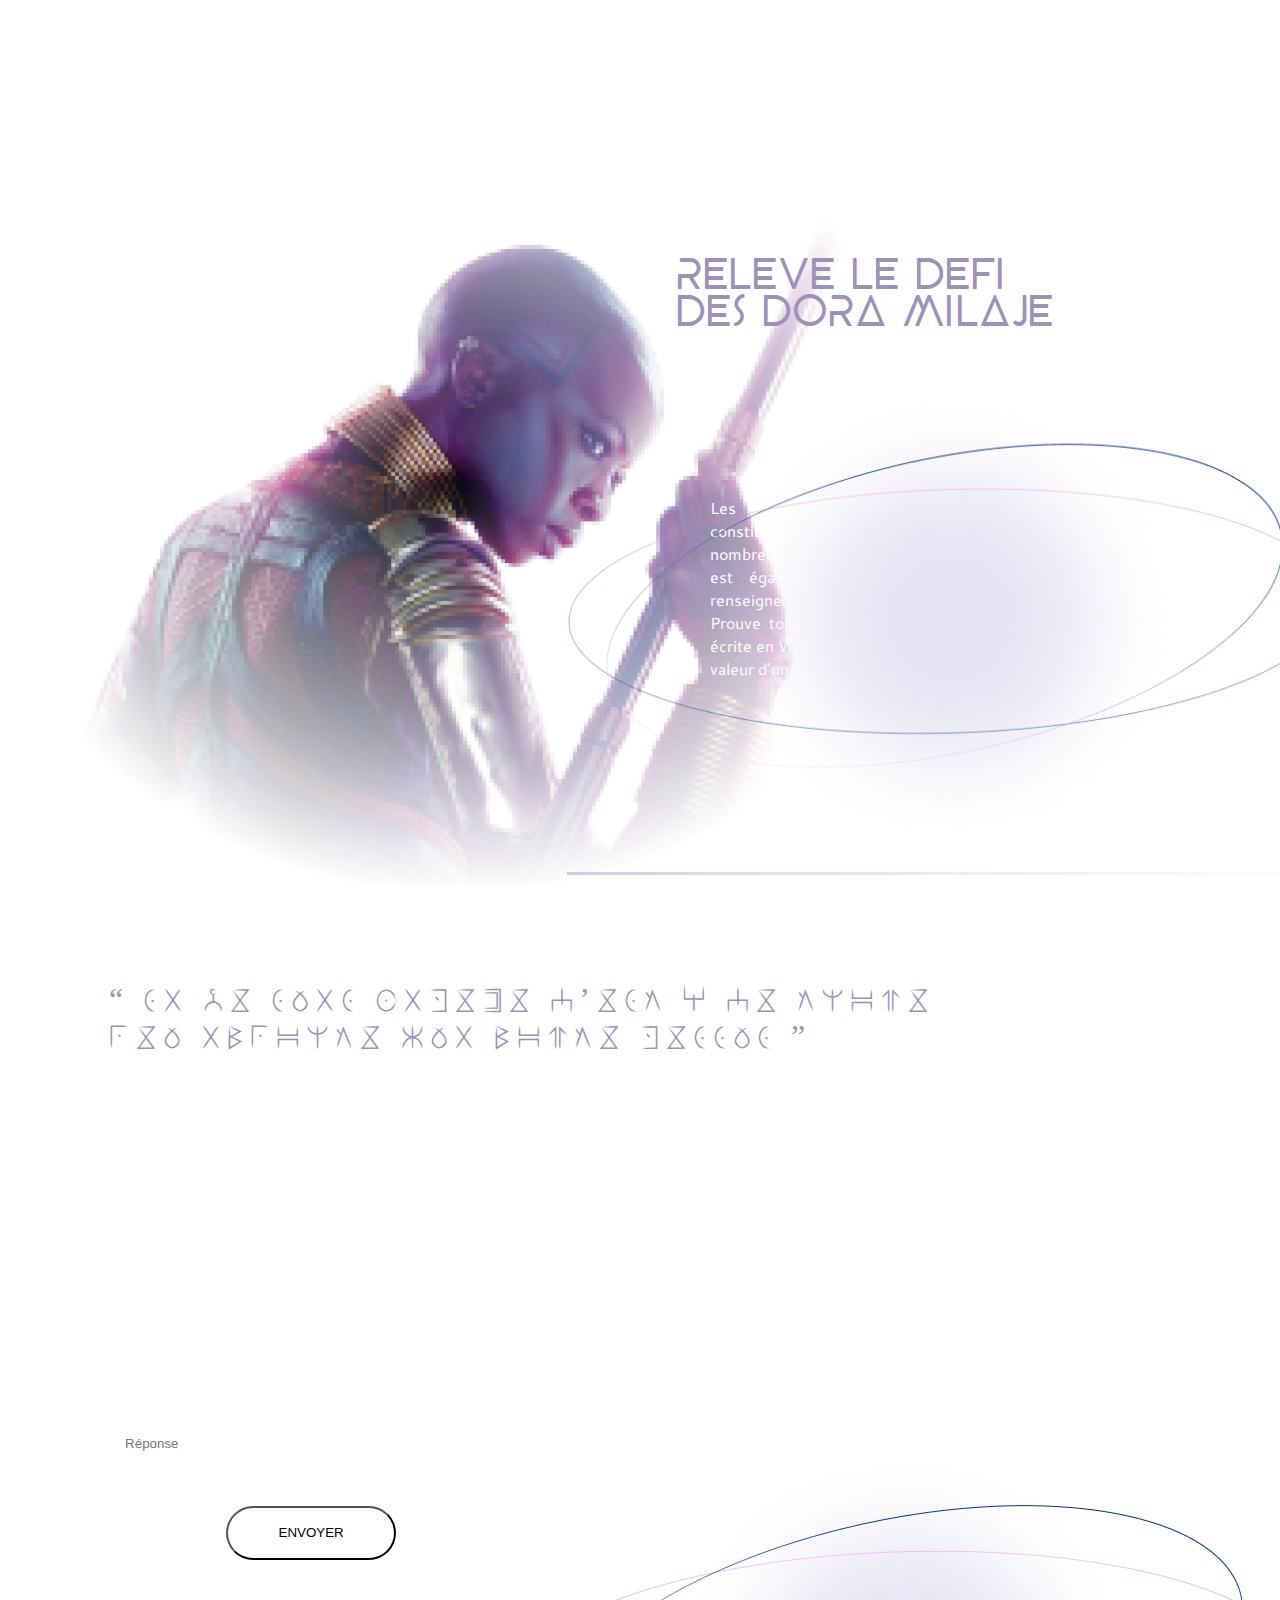
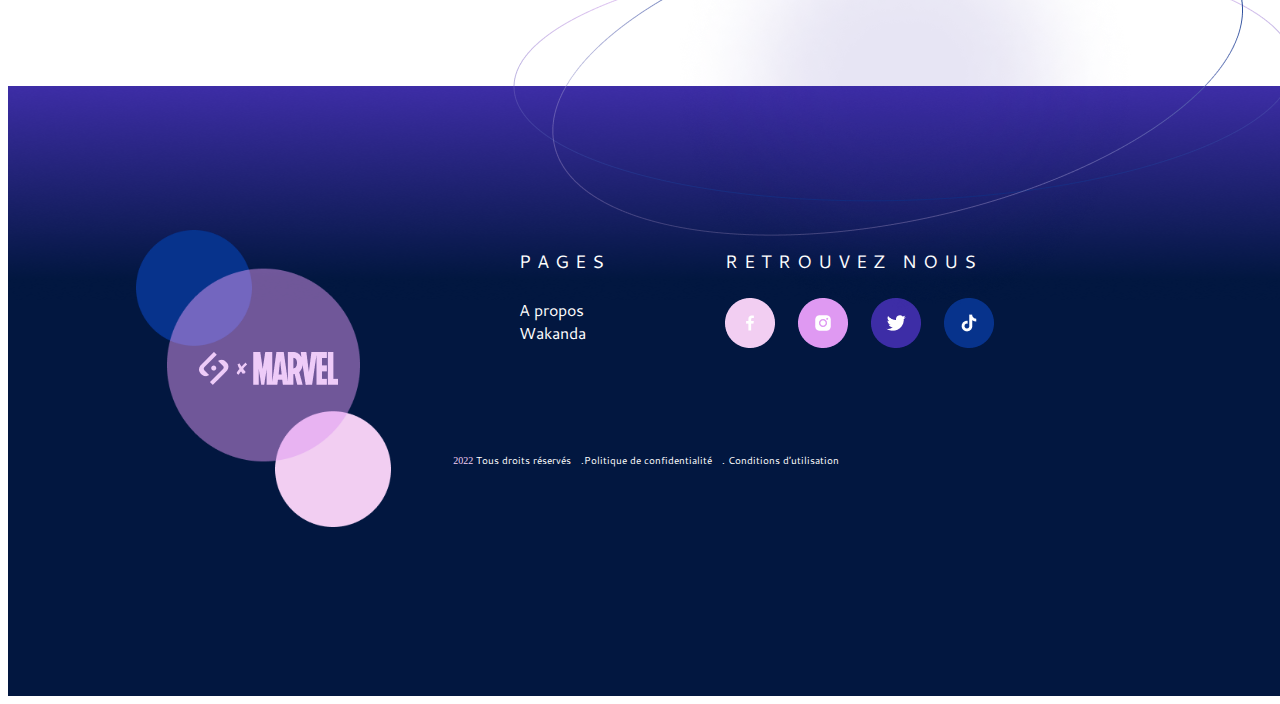
==== enigme.html @ 7464a092 "first commit" ====
<!DOCTYPE html>
<html lang="en">
<head>
    <meta charset="UTF-8">
    <meta http-equiv="X-UA-Compatible" content="IE=edge">
    <meta name="viewport" content="width=device-width, initial-scale=1.0">
    <title>evaluation</title>
    <link rel="stylesheet" href="stylenigme/enigme.css">
</head>
<body>
    <header>
        <nav>
            <div class="barre">
                <div class="barre1">
                    <img src="images\Illustrations + Logo\All pages\icon_SAYNA.png" alt="">
                    <img src="images\Illustrations + Logo\All pages\icon_x.png" alt="">
                    <img src="images\Illustrations + Logo\All pages\icon_MARVEL.png" alt="">
                </div>
                <div class="barre2">
                    <a href="/index.html">ACCUEIL</a>
                    <a href="/wakanda.html">WAKANDA</a>
                    <a href="/enigme.html">ENIGME</a>
                </div>
            </div>
        </nav>  
    </header>
    <main>
        <section>
            <div class="dora">
                <div class="défi">
                    <div class="titreh1">
                        <h1>RELEVE LE DEFI <br> DES DORA MILAJE </h1>
                    </div>    
                    <div class="para1">
                        <p>Les Dora Milaje sont de farouches guerrières d’élite. Elles constituent la garde
                           rapprochée du Roi en personne et ont de nombreuses occasions de lui sauver la
                           vie. Leur Générale, Okoyé est également la dirigeante des forces armées et des
                           renseignements wakandais. <br>
                    
                           Prouve ton talent d’espion et déchiffre cette réplique d’Okoyé écrite en Wakandais,
                          et apprend par la même occasion la première valeur d’une Dora Milaje !</p>
                    </div>
                </div>
                <div class="image1">
                    <div class="img2"><img src="images\Illustrations + Logo\Enigme\Pantherenigme2.png" alt=""> </div>
                    <img src="images\Illustrations + Logo\Enigme\Pantherenigme3.png" alt="">
                </div>
            </div>
        </section>
        <section>
            <div class="fidele">
                <p>“ SI JE SUIS  FIDELE C’EST A CE TRONE <br> 
                    PEU IMPORTE QUI MONTE DESSUS ”</p>
            </div>
            <div class="dechiffrer">
                <p>Voici la transicription de l’alphabet :</p>
                <p>
                    A=<span>A</span> ; B=<span>B</span> ; C=<span>C</span> ; D=<span>D</span> ; E=<span>E</span> ; F=<span>F</span> ; G=<span>G</span> ; H=<span>H</span> ; I=<span>I</span> ; J=<span>J</span> ; <br>
                    k=<span>k</span> ; l=<span>l</span> ; M=<span>M</span> ; N=<span>N</span> ; O=<span>O</span> ; P=<span>P</span> ; Q=<span>Q</span> ; R=<span>R</span> ; S=<span>S</span> ; T=<span>T</span> ; <br>
                U=<span>U</span> ; W=<span>W</span> ; X=<span>X</span> ; Y=<span>Y</span> ; Z=<span>Z</span>
                </p>
            </div>
        </section>
        <section>
            <div class="lettre">
                <div class="source">
                    <p> 
                        Le savais tu ?  <br>
                        Plusieurs sources s’entendent pour dire que la lettre la plus utilisée en français est <br>
                        la lettre E. En pourcentage de fréquence, la lettre est utilisée à 14% dans une <br>
                        phrase. Et si tu regardais quel symbole revient le plus souvent ?
                    </p>
                </div>
                <div class="img3">
                    <img src="images\Illustrations + Logo\Enigme\Pantherenigme2.png" alt="">
                </div>
            </div>
        </section>
        <section>
            <form>
                <div class="form11">
                    <p>Alors, as tu la réponse ?</p>
                    <div class="input1">
                        <input type="text" placeholder="Réponse"> 
                    </div>
                    <div class="input2">
                        <button>ENVOYER</button>
                    </div>    
                </div>
            </form>
        </section>
    </main>
    <footer>
        <section class="pieds">
            <div class="propos">
                <div class="page">
                    <h4>PAGES</h4>
                        <a href="">A propos</a> <br> 
                        <a href="">Wakanda</a>
                </div>
                <div class="rs">
                    <h4>RETROUVEZ NOUS</h4>
                    <div class="reseau">
                        <div class="rs1"><a href="http://www.marvel-cineverse.fr/pages/mcu/encyclopedie/personnages/black-panther.html"><img src="images\Illustrations + Logo\All pages\footer3.png" alt=""></a></div>
                        <div class="rs1"><a href="http://www.marvel-cineverse.fr/pages/mcu/encyclopedie/personnages/black-panther.html"><img src="images\Illustrations + Logo\All pages\footer4.png" alt=""></a></div>
                        <div class="rs1"><a href="http://www.marvel-cineverse.fr/pages/mcu/encyclopedie/personnages/black-panther.html"><img src="images\Illustrations + Logo\All pages\footer5.png" alt=""></a></div>
                        <div class="rs1"><a href="http://www.marvel-cineverse.fr/pages/mcu/encyclopedie/personnages/black-panther.html"><img src="images\Illustrations + Logo\All pages\footer6.png" alt=""></a></div>
                    </div>
                </div>
            </div>
            <div class="final">
                <div class="footer">
                    <img src="images\Illustrations + Logo\All pages\footer1.png" alt="">
                </div>
                <div class="logo3">
                    <img src="images\Illustrations + Logo\All pages\footer2.png" alt="">
                </div>
            </div>
            <div class="politique">
                   <div class="pltq">
                        2022<a href=""> Tous droits réservés</a>
                   </div>
                   <div class="pltq">
                        <li><a href="">Politique de confidentialité</a></li>
                   </div>
                   <div class="pltq">
                       <li><a href=""> Conditions d’utilisation</a></li>
                   </div>  
            </div>
        </section>       
   </footer>
    </footer>
    
</body>
</html>
---- stylenigme/enigme.css ----
*{
    list-style: none;
    text-decoration: none;
}
*:focus{
    outline: none;
}
/* police */

@font-face{
    font-family: "h2";
    src: url(/fonts/FontsFree-Net-BEYNO.ttf);
}

@font-face{
    font-family: "p" ;
    src: url(/fonts/Cantarell-Regular.ttf);
}
@font-face{
    font-family: "forever";
    src: url(/fonts/WakandaForever-Regular.ttf);
}
h1{
    font: 43px "h2";
    color: #9E91B7;
}
.barre2 a{
    font: 24px "h2";
    color: #9E91B7;
}
p,  .page a{
    font: 16px "p";
    color: #FFFF;
}
.politique a{
    font: 10px "p";
    color: #FFFF;
}

.propos h4, .rs h4{
    font: 18px "p";
    letter-spacing: 6px;
}


/* barre de navigation */

.barre{
   display: flex;
   justify-content: space-between;
   padding: 5% 9% 0 9%; 
}
.barre2 {
    display: flex;
    margin-right: 3%;
    /* padding-right: 5%; */
}
.barre2 a{
    padding: 0% 5%;
    color: #FFFF;

}
.barre2 a:hover{
    text-decoration: underline;
    color: #9E91B7;
    
}
/* body */
/* les liens */
a{
    color: white;
}
a:hover{
    text-decoration: underline;
}
body{
    background-repeat: no-repeat;
    background-size: 155% ;
    background-image: url("../images/Illustrations + Logo/All pages/arrière_plan.png");
    overflow-x: hidden;
    animation: fade-in 1s;
}  
@keyframes fade-in{
    from{
        transform: translateX(-10%);
    }
    to{
        transform:translateX(0) ;
    }
}
/* premiere section */
.dora{
    width: 800px;
    padding-left: 53%;
    padding-bottom: 15%;
    position: relative;
    background-image: url("../images/Illustrations + Logo/Enigme/Pantherenigme1.png");
    background-position: left;
    background-repeat: no-repeat;
    background-size: 75% ;
}
.défi{
    padding-top: 15%;
}
.para1{
    width: 60%;
    text-align: justify;
    padding-left: 4%;
}
.titreh1{
    padding-bottom: 15%;
    text-align: justify;
    width: 48%;
}
.image1{
    position: absolute;
    top: 35%;
    left: 38%;
}
.img2 img{
    width: 80%;
}
/* 2eme section */
.fidele p{
    font: 32px "forever";
    color: #9E91B7;
    letter-spacing: 6px;
    padding-left: 8%;
    padding-top: 5%;
}
.dechiffrer{
    padding-left: 8%;
    font: 24px;
}
.dechiffrer span{
    font: 24px "forever";
}
/* 3eme section */
.source{
    text-align: center;
    padding-left: 40%;
    padding-bottom: 3%;
}

.img3{
    position: absolute;
    width: 900px;
    left: 40%;
    top: 160%;
}
.form11{
    width: 300px;
    padding-left: 8%;
    padding-bottom: 10%;
}

.input1 input{
    width: 380px;
    height: 54px;
    text-align: left;
    background: #FFFF;
    border-radius: 40px 40px;
    background-color: transparent;
    border: 1px solid #FFFF;
    margin-bottom: 5%;
    padding-left: 5%;
    color: #FFFF;
}
.input2 button{
    width: 170px;
    height: 54px;
    text-align: center;
    background: #FFFF;
    border-radius: 38px 38px;
    background-color: none;
    margin-top: 10%;
}
.input2{
    padding-left: 39%;
}
.input2:hover{
    filter: drop-shadow(0 1px 1.5rem #F2CEF2);
}

/* foooter */
.pieds{
    background-image: url("/images/Illustrations + Logo/All pages/back_footer.png");
    width: 101%;
     padding-top: 10px;
     min-height: 600px;
}
.propos{
    display: flex;
    width: 60%;
    margin-left: 40%;
    margin-top: 10%;
}
.rs{
    padding-left: 15%;
    letter-spacing: 28px;
}
.rs h4{
    letter-spacing: 28%;
}
.reseau{ 
    display: flex;
}
.rs1{
    margin-right: 9%;
}

.final{
    position: relative;
    width: 20%;
    margin-left: 15%;
}
.footer{
    position: absolute;
    top: -330%;
    left: -25%;
}
.footer img{
    width: 80%;
}
.final .logo3{
    width: 150px;
}
.final:hover{
    transform: scale(1.1);
}
.politique{
    font-size: 10px;
    display: flex;
    justify-content: center; 
    margin-top: 5%;  
}
.pltq{
    margin: 0 5px;
    color: #F2CEF2;
}
.pltq li a:before{
    content: ".";
}
.pieds h4{
    color: #FFFF;
}
.rs1:hover{
    transform: scale(1.1);
}
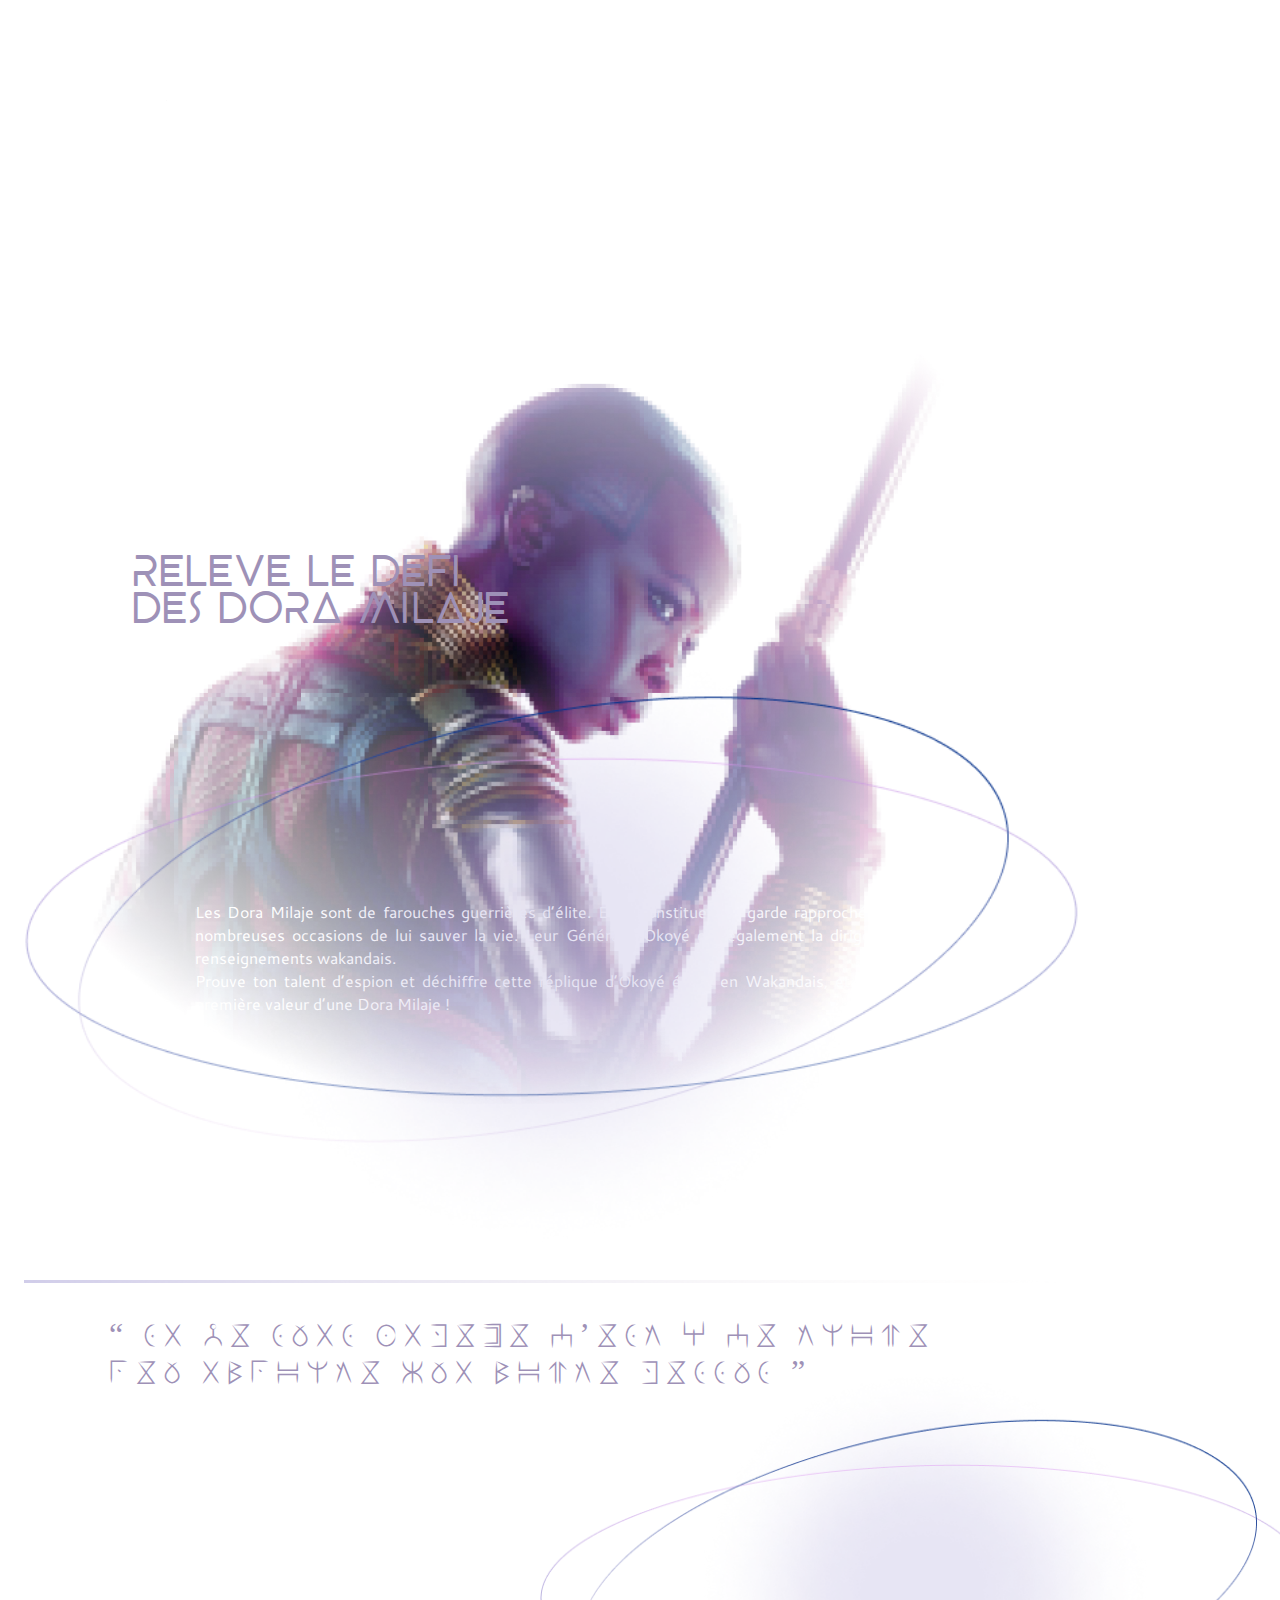
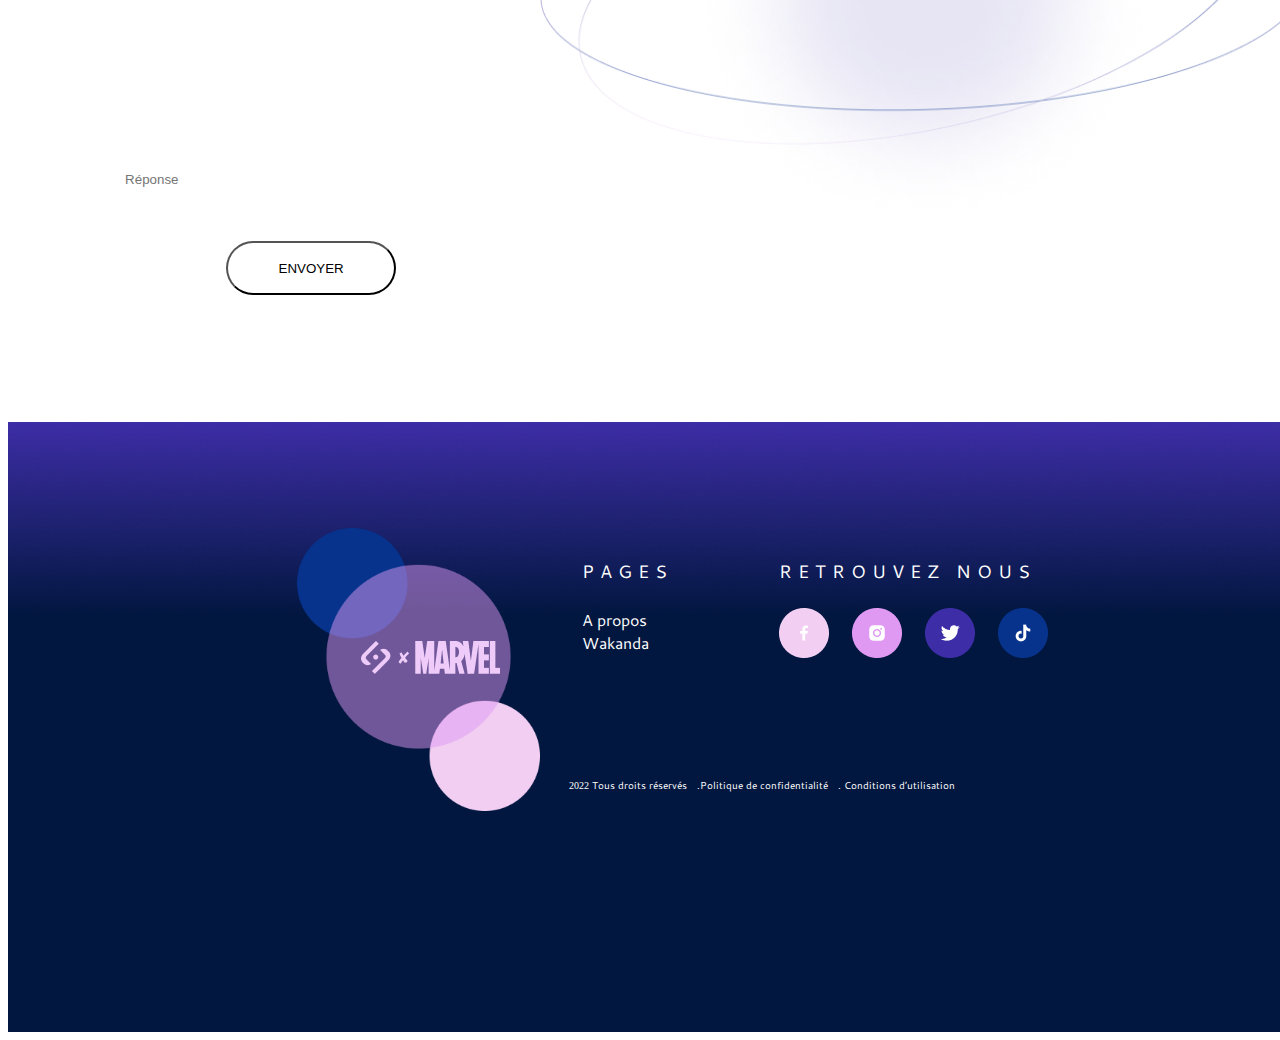
==== commit 851e0905: "responsive" ====
--- a/enigme.html
+++ b/enigme.html
@@ -1,5 +1,5 @@
 <!DOCTYPE html>
-<html lang="en">
+<html lang="fr">
 <head>
     <meta charset="UTF-8">
     <meta http-equiv="X-UA-Compatible" content="IE=edge">
@@ -42,8 +42,11 @@
                     </div>
                 </div>
                 <div class="image1">
-                    <div class="img2"><img src="images\Illustrations + Logo\Enigme\Pantherenigme2.png" alt=""> </div>
-                    <img src="images\Illustrations + Logo\Enigme\Pantherenigme3.png" alt="">
+                    <div class="img2">
+                        <img src="images\Illustrations + Logo\Enigme\Pantherenigme2.png" alt=""> 
+                    </div>
+                        <div class="img2"><img src="images\Illustrations + Logo\Enigme\Pantherenigme3.png" alt="">
+                    </div>
                 </div>
             </div>
         </section>
@@ -66,8 +69,8 @@
                 <div class="source">
                     <p> 
                         Le savais tu ?  <br>
-                        Plusieurs sources s’entendent pour dire que la lettre la plus utilisée en français est <br>
-                        la lettre E. En pourcentage de fréquence, la lettre est utilisée à 14% dans une <br>
+                        Plusieurs sources s’entendent pour dire que la lettre la plus utilisée en français est 
+                        la lettre E. En pourcentage de fréquence, la lettre est utilisée à 14% dans une 
                         phrase. Et si tu regardais quel symbole revient le plus souvent ?
                     </p>
                 </div>
@@ -91,43 +94,49 @@
         </section>
     </main>
     <footer>
-        <section class="pieds">
-            <div class="propos">
-                <div class="page">
-                    <h4>PAGES</h4>
-                        <a href="">A propos</a> <br> 
-                        <a href="">Wakanda</a>
-                </div>
-                <div class="rs">
-                    <h4>RETROUVEZ NOUS</h4>
-                    <div class="reseau">
-                        <div class="rs1"><a href="http://www.marvel-cineverse.fr/pages/mcu/encyclopedie/personnages/black-panther.html"><img src="images\Illustrations + Logo\All pages\footer3.png" alt=""></a></div>
-                        <div class="rs1"><a href="http://www.marvel-cineverse.fr/pages/mcu/encyclopedie/personnages/black-panther.html"><img src="images\Illustrations + Logo\All pages\footer4.png" alt=""></a></div>
-                        <div class="rs1"><a href="http://www.marvel-cineverse.fr/pages/mcu/encyclopedie/personnages/black-panther.html"><img src="images\Illustrations + Logo\All pages\footer5.png" alt=""></a></div>
-                        <div class="rs1"><a href="http://www.marvel-cineverse.fr/pages/mcu/encyclopedie/personnages/black-panther.html"><img src="images\Illustrations + Logo\All pages\footer6.png" alt=""></a></div>
+        <div class="pieds">
+            <div class="marvel">
+                <div class="final">
+                    <div class="footer">
+                        <img src="images\Illustrations + Logo\All pages\footer1.png" alt="">
+                    </div>
+                    <div class="logo3">
+                        <img src="images\Illustrations + Logo\All pages\footer2.png" alt="">
+                    </div>
+                </div>    
+                <div class="propos">
+                    <div class="page">
+                        <h4>PAGES</h4>
+                            <a href="">A propos</a> <br> 
+                            <a href="">Wakanda</a>
+                    </div>
+                    <div class="rs">
+                        <h4>RETROUVEZ NOUS</h4>
+                        <div class="reseau">
+                            <div class="rs1"><a href="http://www.marvel-cineverse.fr/pages/mcu/encyclopedie/personnages/black-panther.html"><img src="images\Illustrations + Logo\All pages\footer3.png" alt=""></a></div>
+                                <div class="rs1"><a href="http://www.marvel-cineverse.fr/pages/mcu/encyclopedie/personnages/black-panther.html"><img src="images\Illustrations + Logo\All pages\footer4.png" alt=""></a></div>
+                                <div class="rs1"><a href="http://www.marvel-cineverse.fr/pages/mcu/encyclopedie/personnages/black-panther.html"><img src="images\Illustrations + Logo\All pages\footer5.png" alt=""></a></div>
+                                <div class="rs1"><a href="http://www.marvel-cineverse.fr/pages/mcu/encyclopedie/personnages/black-panther.html"><img src="images\Illustrations + Logo\All pages\footer6.png" alt=""></a></div>
+                        </div>
                     </div>
                 </div>
             </div>
-            <div class="final">
-                <div class="footer">
-                    <img src="images\Illustrations + Logo\All pages\footer1.png" alt="">
-                </div>
-                <div class="logo3">
-                    <img src="images\Illustrations + Logo\All pages\footer2.png" alt="">
-                </div>
-            </div>
             <div class="politique">
-                   <div class="pltq">
-                        2022<a href=""> Tous droits réservés</a>
+                <ul></ul>
+                   <div class="pltq" style="color: #fff;">
+                       2022<a href=""> Tous droits réservés</a>
                    </div>
                    <div class="pltq">
-                        <li><a href="">Politique de confidentialité</a></li>
+                       <li><a href="">Politique de confidentialité</a></li>
                    </div>
                    <div class="pltq">
-                       <li><a href=""> Conditions d’utilisation</a></li>
-                   </div>  
+                      <li><a href=""> Conditions d’utilisation</a></li>
+                   </div>
+                </ul>
             </div>
-        </section>       
+        </div>
+    </section>       
+              
    </footer>
     </footer>
     
--- a/stylenigme/enigme.css
+++ b/stylenigme/enigme.css
@@ -41,7 +41,41 @@
     font: 18px "p";
     letter-spacing: 6px;
 }
-
+@media screen and (max-width: 900px) {
+    .barre2 a{
+        font-size: 16px;
+    }  
+    .barre1 img{
+        height: 20px;
+    }
+    h1{
+        font-size: 32px;
+    }
+    h2{
+        font-size: 28px;
+    }
+    p, .page a, ul{
+        font-size: 14px;
+    }
+    h3{
+        font-size: 18px ;
+    }
+    .politique a{
+        font-size: 8px;
+        
+    }
+    .propos h4, .rs h4{
+        font-size: 16px;
+    }
+}
+@media screen and (max-width:400px) {
+    h1{
+        font-size: 20px;
+    }
+    h3{
+        font-size: 16px;
+    }
+}
 
 /* barre de navigation */
 
@@ -50,6 +84,9 @@
    justify-content: space-between;
    padding: 5% 9% 0 9%; 
 }
+.barre1 img:hover{
+    filter: grayscale(100%) brightness(70%) sepia(50%) hue-rotate(-100deg) saturate(500%) constrat(1);
+}
 .barre2 {
     display: flex;
     margin-right: 3%;
@@ -64,6 +101,28 @@
     text-decoration: underline;
     color: #9E91B7;
     
+}
+@media screen and (max-width:650px)  {
+    .barre{
+        padding: 5% 6% 0 6%; 
+     }
+     .barre1 img{
+        height: 18px;
+    }
+    .barre2 a{
+        font-size: 14px;
+    }
+}
+@media screen and (max-width:350px)  {
+    .barre{
+        padding: 5% 2% 0 2%; 
+     }
+     .barre1 img{
+        height: 15px;
+    }
+    .barre2 a{
+        font-size: 10px;
+    }
 }
 /* body */
 /* les liens */
@@ -90,7 +149,7 @@
 }
 /* premiere section */
 .dora{
-    width: 800px;
+    width: 60%;
     padding-left: 53%;
     padding-bottom: 15%;
     position: relative;
@@ -120,6 +179,49 @@
 .img2 img{
     width: 80%;
 }
+@media screen and (min-width: 1400px) {
+    .img2 img{
+        width: 110%;
+    }
+}
+@media screen and (max-width:1300px) {
+    .titreh1{
+        width: 100%;
+    }
+    .dora{
+        padding-left: 10%;
+        padding-top: 15%;
+        width: 120%;
+    }
+    .image1{
+        top: 45%;
+        left: 1%;
+    } 
+    .img2 img{
+        width: 110%;
+    }   
+}
+
+@media screen and (max-width:950px) {
+    .image1{
+        top: 50%;
+        left: 1%;
+    } 
+    .img2 img{
+        width: 95%;
+    }   
+}
+@media screen and (max-width:850px) {
+    .image1{
+        top: 50%;
+        left: 1%;
+    } 
+    .img2 img{
+        width: 80%;
+    }   
+}
+
+
 /* 2eme section */
 .fidele p{
     font: 32px "forever";
@@ -135,19 +237,73 @@
 .dechiffrer span{
     font: 24px "forever";
 }
+@media screen and (max-width: 950px) {
+    .fidele p{
+        font-size: 20px;
+    }
+}
+
 /* 3eme section */
 .source{
     text-align: center;
-    padding-left: 40%;
+    padding-left: 48%;
     padding-bottom: 3%;
-}
-
+    width: 45%;
+}
+.lettre{
+    position: relative;
+}
 .img3{
     position: absolute;
-    width: 900px;
-    left: 40%;
-    top: 160%;
-}
+    left: 42%;
+    bottom: -98%;
+}
+.img3 img{
+    width: 101%;
+}
+@media screen and (min-width: 1400px) {
+    .img3 img{
+        width: 110%;
+    }
+}
+@media screen and (max-width: 1300px) {
+    .img3 img{
+        width: 105%;
+    }
+}
+
+@media screen and (max-width: 900px) {
+    .source{ 
+        padding-left: 8% 3% 3% 8% ;
+    }
+    .source p{
+        font-size: 12px;
+    }
+    .img3{
+        width: 55%;
+    }
+}
+@media screen and (max-width: 450px) {
+    .source{
+        width: 95%;
+        padding-left: 2%;
+        padding-top: 5%;
+        padding-bottom: 10%;
+    }
+    .source p{
+        font-size: 10px;
+    }
+    .img3{
+        width: 90%;
+        left: 3%;
+        top: -36%;
+    }
+
+
+}
+
+
+
 .form11{
     width: 300px;
     padding-left: 8%;
@@ -181,23 +337,37 @@
 .input2:hover{
     filter: drop-shadow(0 1px 1.5rem #F2CEF2);
 }
+@media screen and (max-width: 500px) {
+    .input1 input{
+        height: 34px;
+        width: 300px;
+    }
+    .input2 button{
+        width: 120px;
+        height: 34px;
+    }    
+}
+
 
 /* foooter */
 .pieds{
     background-image: url("/images/Illustrations + Logo/All pages/back_footer.png");
     width: 101%;
-     padding-top: 10px;
-     min-height: 600px;
+    padding-top: 10px;
+    height: 600px;
+}  
+.marvel{
+    display: flex;
+    margin-top: 8%;
+    height: 180px;
+    justify-content: right;
 }
 .propos{
     display: flex;
-    width: 60%;
-    margin-left: 40%;
-    margin-top: 10%;
+    width: 55%;
 }
 .rs{
     padding-left: 15%;
-    letter-spacing: 28px;
 }
 .rs h4{
     letter-spacing: 28%;
@@ -210,20 +380,24 @@
 }
 
 .final{
+    width: 28%;
+    height: 320px;
+    margin-left: 10%; 
     position: relative;
-    width: 20%;
-    margin-left: 15%;
-}
+
+}
+
 .footer{
     position: absolute;
-    top: -330%;
-    left: -25%;
+    left: 20%;
+    top: -2%;
 }
 .footer img{
-    width: 80%;
-}
-.final .logo3{
-    width: 150px;
+    width: 85%;
+}
+.logo3 img{
+    margin-top: 30%;
+    margin-left: 38%;
 }
 .final:hover{
     transform: scale(1.1);
@@ -232,7 +406,8 @@
     font-size: 10px;
     display: flex;
     justify-content: center; 
-    margin-top: 5%;  
+    margin-top: 5%; 
+    margin-left: 15%; 
 }
 .pltq{
     margin: 0 5px;
@@ -247,7 +422,89 @@
 .rs1:hover{
     transform: scale(1.1);
 }
-
+@media screen and (max-width:1200px) and (min-width:900px) {
+    .footer img{
+        width: 110%;
+        margin-top: 10%;
+        margin-left: -25%;
+    }
+    .logo3{
+        width: 50%;
+        margin-top: 30%;
+    }
+    .politique{
+        margin-left: 26%;
+    }
+}
+@media screen and (max-width:900px) {
+    .pieds{
+       height: 500px; 
+       padding-top: -10%;
+    }
+    .marvel{
+        display: block;
+        height: 300px;
+        margin-bottom: 10%;
+    }
+    .propos{
+        margin-top: 7%;
+        justify-content: center;
+        width: 100%;
+    }
+    .propos h4{
+        font-size: 12px;
+    }
+    
+    .final{
+        height: 70%;
+        width: 55%;
+        justify-content: center;
+        margin: auto;
+    }
+    .logo3 img{
+        width: 25%;
+        justify-content: center;
+        padding-top: -8%;
+    }
+    
+    .footer img{
+        width: 70%;
+        margin-left: 5%;
+        margin-top: 5%;
+    }
+    .politique{
+        display: block;
+        width: 70%;
+        text-align: center;
+        justify-content: left;
+    }
+    .rs h4{
+        letter-spacing: 10%;
+    }
+    .rs1 img{
+        width: 30px;
+    }
+    .propos a{
+        font-size: 12px;
+    }
+    
+}
+@media screen and (max-width:400px) {
+    .final{
+        height: 130px;
+    }  
+    .propos{
+        display: block;
+    }
+    .page{
+        text-align: center;
+        margin-top: 3%;
+        margin-bottom: 2%;
+    }
+    .rs{
+        margin-left: 5%;
+    }
+}
  
  
  
